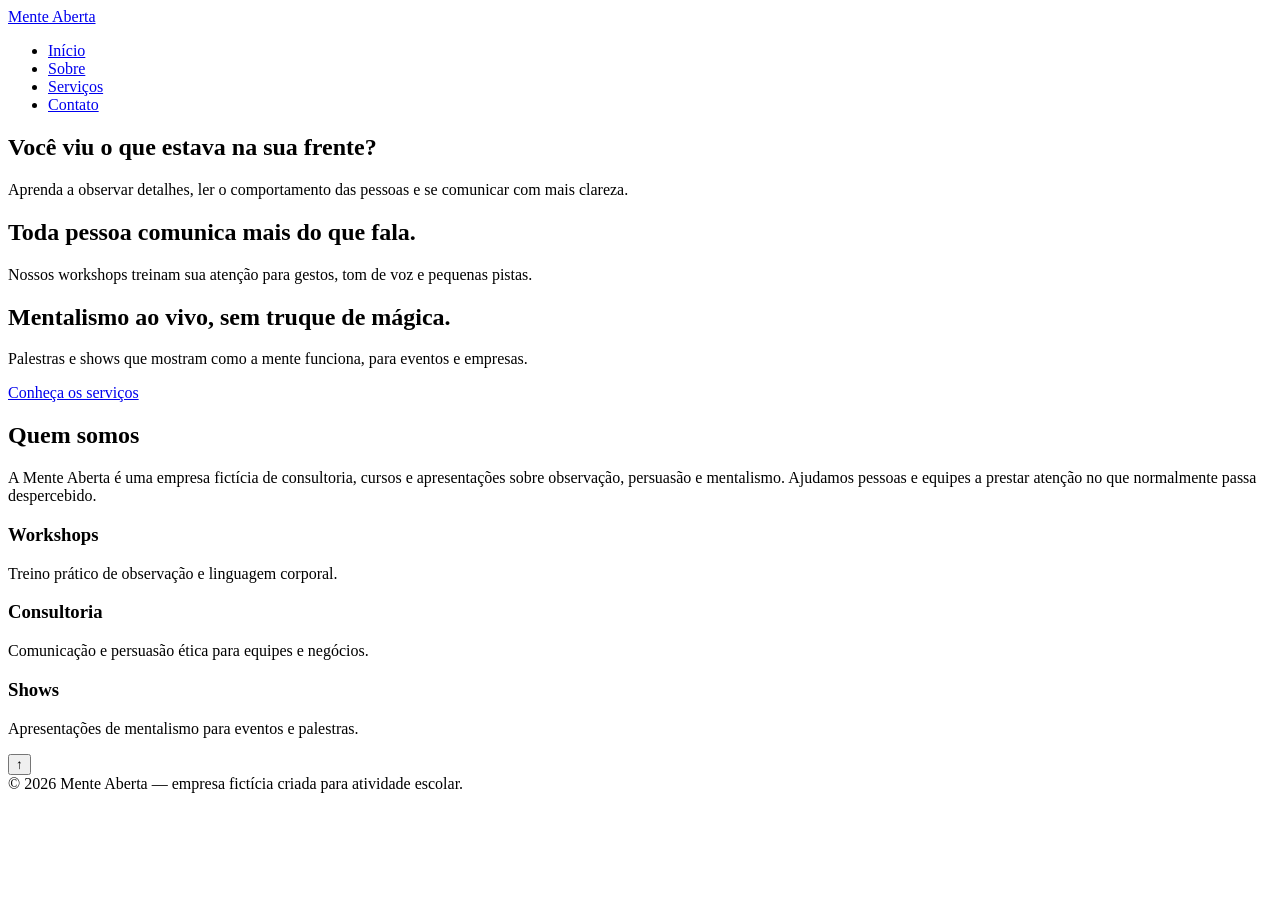
==== index.html @ 6b1dcce8 "feat: cria estrutura e conteudo html das paginas" ====
<!DOCTYPE html>
<html lang="pt-BR">
<head>
<meta charset="UTF-8">
<meta name="viewport" content="width=device-width, initial-scale=1">
<title>Início | Mente Aberta</title>
<link rel="preconnect" href="https://fonts.googleapis.com">
<link href="https://fonts.googleapis.com/css2?family=Cormorant+Garamond:wght@600&family=Karla:wght@400;700&display=swap" rel="stylesheet">
<link rel="stylesheet" href="css/estilo.css">
</head>
<body>
<header><div class="barra">
<a class="logo" href="index.html">Mente Aberta</a>
<nav><ul>
<li><a href="index.html" class="active">Início</a></li>
<li><a href="sobre.html">Sobre</a></li>
<li><a href="servicos.html">Serviços</a></li>
<li><a href="contato.html">Contato</a></li>
</ul></nav></div></header>
<main>
<section class="banner" aria-live="off">
<div class="slide ativo"><h1>Você viu o que estava na sua frente?</h1><p>Aprenda a observar detalhes, ler o comportamento das pessoas e se comunicar com mais clareza.</p></div>
<div class="slide"><h1>Toda pessoa comunica mais do que fala.</h1><p>Nossos workshops treinam sua atenção para gestos, tom de voz e pequenas pistas.</p></div>
<div class="slide"><h1>Mentalismo ao vivo, sem truque de mágica.</h1><p>Palestras e shows que mostram como a mente funciona, para eventos e empresas.</p></div>
<a class="botao" href="servicos.html">Conheça os serviços</a>
</section>
<section>
<h2>Quem somos</h2>
<p>A Mente Aberta é uma empresa fictícia de consultoria, cursos e apresentações sobre observação, persuasão e mentalismo. Ajudamos pessoas e equipes a prestar atenção no que normalmente passa despercebido.</p>
</section>
<section class="grade">
<div class="caixa"><h3>Workshops</h3><p>Treino prático de observação e linguagem corporal.</p></div>
<div class="caixa"><h3>Consultoria</h3><p>Comunicação e persuasão ética para equipes e negócios.</p></div>
<div class="caixa"><h3>Shows</h3><p>Apresentações de mentalismo para eventos e palestras.</p></div>
</section>
<button id="topo" aria-label="Voltar ao topo">&uarr;</button>
</main>
<footer>&copy; 2026 Mente Aberta &mdash; empresa fictícia criada para atividade escolar.</footer>
<script src="js/script.js"></script>
</body>
</html>
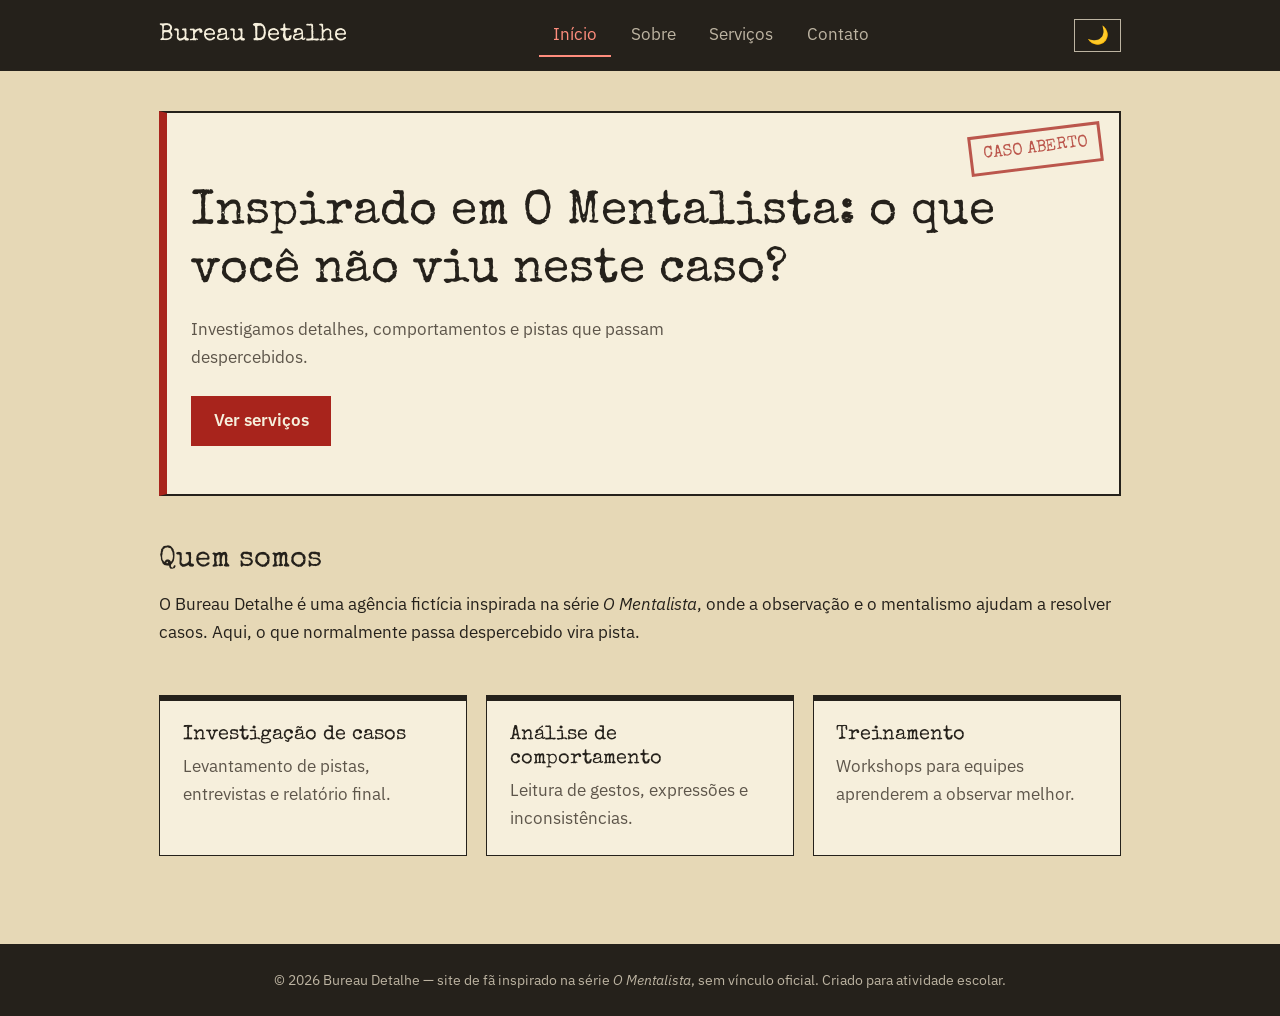
==== commit 70fecfd5: "feat: atualiza tema, fotos e modo escuro" ====
--- a/index.html
+++ b/index.html
@@ -3,39 +3,41 @@
 <head>
 <meta charset="UTF-8">
 <meta name="viewport" content="width=device-width, initial-scale=1">
-<title>Início | Mente Aberta</title>
+<title>Início | Bureau Detalhe</title>
 <link rel="preconnect" href="https://fonts.googleapis.com">
-<link href="https://fonts.googleapis.com/css2?family=Cormorant+Garamond:wght@600&family=Karla:wght@400;700&display=swap" rel="stylesheet">
+<link href="https://fonts.googleapis.com/css2?family=IBM+Plex+Sans:wght@400;600&family=Special+Elite&display=swap" rel="stylesheet">
 <link rel="stylesheet" href="css/estilo.css">
 </head>
 <body>
 <header><div class="barra">
-<a class="logo" href="index.html">Mente Aberta</a>
+<a class="logo" href="index.html">Bureau Detalhe</a>
 <nav><ul>
 <li><a href="index.html" class="active">Início</a></li>
 <li><a href="sobre.html">Sobre</a></li>
 <li><a href="servicos.html">Serviços</a></li>
 <li><a href="contato.html">Contato</a></li>
-</ul></nav></div></header>
+</ul></nav>
+<button id="tema" class="tema" type="button" aria-label="Alternar modo claro e escuro">🌙</button>
+</div></header>
 <main>
 <section class="banner" aria-live="off">
-<div class="slide ativo"><h1>Você viu o que estava na sua frente?</h1><p>Aprenda a observar detalhes, ler o comportamento das pessoas e se comunicar com mais clareza.</p></div>
-<div class="slide"><h1>Toda pessoa comunica mais do que fala.</h1><p>Nossos workshops treinam sua atenção para gestos, tom de voz e pequenas pistas.</p></div>
-<div class="slide"><h1>Mentalismo ao vivo, sem truque de mágica.</h1><p>Palestras e shows que mostram como a mente funciona, para eventos e empresas.</p></div>
-<a class="botao" href="servicos.html">Conheça os serviços</a>
+<div class="slide ativo"><h1>Inspirado em O Mentalista: o que você não viu neste caso?</h1><p>Investigamos detalhes, comportamentos e pistas que passam despercebidos.</p></div>
+<div class="slide"><h1>Toda pessoa entrega mais do que diz.</h1><p>Como o consultor Patrick Jane, nossos analistas leem gestos, tom de voz e pequenas contradições.</p></div>
+<div class="slide"><h1>Uma equipe, um caso, várias pistas.</h1><p>Investigação em equipe, liderada com método, como faria Teresa Lisbon.</p></div>
+<a class="botao" href="servicos.html">Ver serviços</a>
 </section>
 <section>
 <h2>Quem somos</h2>
-<p>A Mente Aberta é uma empresa fictícia de consultoria, cursos e apresentações sobre observação, persuasão e mentalismo. Ajudamos pessoas e equipes a prestar atenção no que normalmente passa despercebido.</p>
+<p>O Bureau Detalhe é uma agência fictícia inspirada na série <em>O Mentalista</em>, onde a observação e o mentalismo ajudam a resolver casos. Aqui, o que normalmente passa despercebido vira pista.</p>
 </section>
 <section class="grade">
-<div class="caixa"><h3>Workshops</h3><p>Treino prático de observação e linguagem corporal.</p></div>
-<div class="caixa"><h3>Consultoria</h3><p>Comunicação e persuasão ética para equipes e negócios.</p></div>
-<div class="caixa"><h3>Shows</h3><p>Apresentações de mentalismo para eventos e palestras.</p></div>
+<div class="caixa"><h3>Investigação de casos</h3><p>Levantamento de pistas, entrevistas e relatório final.</p></div>
+<div class="caixa"><h3>Análise de comportamento</h3><p>Leitura de gestos, expressões e inconsistências.</p></div>
+<div class="caixa"><h3>Treinamento</h3><p>Workshops para equipes aprenderem a observar melhor.</p></div>
 </section>
 <button id="topo" aria-label="Voltar ao topo">&uarr;</button>
 </main>
-<footer>&copy; 2026 Mente Aberta &mdash; empresa fictícia criada para atividade escolar.</footer>
+<footer>&copy; 2026 Bureau Detalhe &mdash; site de fã inspirado na série <em>O Mentalista</em>, sem vínculo oficial. Criado para atividade escolar.</footer>
 <script src="js/script.js"></script>
 </body>
-</html>+</html>
--- a/css/estilo.css
+++ b/css/estilo.css
@@ -0,0 +1,394 @@
+/* ==============================
+   CORES (mude aqui para trocar o visual)
+   ============================== */
+:root {
+  --fundo: #e6d8b6;      /* fundo da página */
+  --papel: #f6efdc;      /* cartões e banner */
+  --tinta: #25211b;      /* texto e bordas */
+  --suave: #5d554a;      /* texto secundário */
+  --carimbo: #a8241c;    /* vermelho de destaque */
+  --claro: #ff8d7d;      /* destaque no menu */
+}
+
+/* ==============================
+   BASE
+   ============================== */
+* {
+  box-sizing: border-box;
+  margin: 0;
+  padding: 0;
+}
+
+html {
+  scroll-behavior: smooth;
+}
+
+body {
+  font-family: 'IBM Plex Sans', Arial, sans-serif;
+  background: var(--fundo);
+  color: var(--tinta);
+  line-height: 1.65;
+  font-size: 1.05rem;
+}
+
+h1, h2, h3 {
+  font-family: 'Special Elite', 'Courier New', monospace;
+  font-weight: 400;
+  line-height: 1.2;
+}
+
+h1 {
+  font-size: clamp(1.9rem, 5vw, 3rem);
+}
+
+h2 {
+  font-size: 1.8rem;
+  margin-bottom: 0.8rem;
+}
+
+h3 {
+  font-size: 1.25rem;
+  margin-bottom: 0.4rem;
+}
+
+a {
+  color: var(--carimbo);
+}
+
+:focus-visible {
+  outline: 2px solid var(--carimbo);
+  outline-offset: 3px;
+}
+
+/* ==============================
+   CABEÇALHO E MENU
+   ============================== */
+header {
+  background: #25211b;
+  position: sticky;
+  top: 0;
+  z-index: 10;
+}
+
+.barra {
+  max-width: 1000px;
+  margin: auto;
+  padding: 0.9rem 1.2rem;
+  display: flex;
+  justify-content: space-between;
+  align-items: center;
+  flex-wrap: wrap;
+  gap: 0.6rem;
+}
+
+.logo {
+  font-family: 'Special Elite', 'Courier New', monospace;
+  font-size: 1.5rem;
+  color: #f6efdc;
+  text-decoration: none;
+}
+
+nav ul {
+  list-style: none;
+  display: flex;
+  gap: 0.3rem;
+  flex-wrap: wrap;
+}
+
+nav a {
+  display: block;
+  padding: 0.4rem 0.9rem;
+  color: #bdb4a2;
+  text-decoration: none;
+  border-bottom: 2px solid transparent;
+  transition: color 0.2s, border-color 0.2s;
+}
+
+/* efeito ao passar o mouse */
+nav a:hover {
+  color: #f6efdc;
+  border-color: #bdb4a2;
+}
+
+/* página atual */
+nav a.active {
+  color: var(--claro);
+  border-color: var(--claro);
+}
+
+/* ==============================
+   CONTEÚDO
+   ============================== */
+main {
+  max-width: 1000px;
+  margin: auto;
+  padding: 2.5rem 1.2rem;
+}
+
+section {
+  margin-bottom: 3rem;
+}
+
+/* ==============================
+   BANNER ROTATIVO (página inicial)
+   ============================== */
+.banner {
+  background: var(--papel);
+  border: 2px solid var(--tinta);
+  border-left: 8px solid var(--carimbo);
+  padding: 3rem 1.5rem;
+  margin-bottom: 3rem;
+  min-height: 270px;
+  position: relative;
+}
+
+/* carimbo "CASO ABERTO" */
+.banner::after {
+  content: "CASO ABERTO";
+  position: absolute;
+  top: 1rem;
+  right: 1rem;
+  font-family: 'Special Elite', 'Courier New', monospace;
+  color: var(--carimbo);
+  border: 3px solid var(--carimbo);
+  padding: 0.2rem 0.7rem;
+  transform: rotate(-7deg);
+  opacity: 0.75;
+}
+
+.slide {
+  display: none;
+}
+
+.slide.ativo {
+  display: block;
+  animation: entra 0.8s;
+}
+
+.slide h1 {
+  margin-top: 1.5rem;
+}
+
+.slide p {
+  color: var(--suave);
+  margin-top: 1rem;
+  max-width: 55ch;
+}
+
+@keyframes entra {
+  from { opacity: 0; }
+  to   { opacity: 1; }
+}
+
+/* ==============================
+   BOTÕES
+   ============================== */
+.botao {
+  display: inline-block;
+  margin-top: 1.5rem;
+  background: var(--carimbo);
+  color: #f6efdc;
+  padding: 0.7rem 1.4rem;
+  border: 0;
+  font: inherit;
+  font-weight: 600;
+  text-decoration: none;
+  cursor: pointer;
+}
+
+.botao:hover {
+  background: var(--tinta);
+  color: var(--papel);
+}
+
+/* ==============================
+   CARTÕES E GRADE
+   ============================== */
+.grade {
+  display: grid;
+  grid-template-columns: repeat(3, 1fr);
+  gap: 1.2rem;
+}
+
+.caixa {
+  background: var(--papel);
+  border: 1px solid var(--tinta);
+  border-top: 6px solid var(--tinta);
+  padding: 1.4rem;
+}
+
+.caixa p {
+  color: var(--suave);
+}
+
+.lista-servicos .caixa {
+  margin-bottom: 1.2rem;
+}
+
+.preco {
+  color: var(--carimbo) !important;
+  font-weight: 600;
+  margin-top: 0.6rem;
+}
+
+/* fotos dos personagens */
+.retrato {
+  display: block;
+  width: 100%;
+  height: 230px;
+  object-fit: cover;
+  object-position: top;
+  border: 2px solid var(--tinta);
+  margin-bottom: 0.8rem;
+}
+
+/* ==============================
+   FORMULÁRIO DE CONTATO
+   ============================== */
+form {
+  display: grid;
+  gap: 1rem;
+  max-width: 520px;
+}
+
+label {
+  display: block;
+  margin-bottom: 0.3rem;
+  font-weight: 600;
+}
+
+input, textarea {
+  width: 100%;
+  padding: 0.7rem;
+  background: var(--papel);
+  border: 1px solid var(--tinta);
+  color: var(--tinta);
+  font: inherit;
+}
+
+textarea {
+  min-height: 130px;
+  resize: vertical;
+}
+
+.erro {
+  color: var(--carimbo);
+  font-size: 0.9rem;
+  min-height: 1.2em;
+}
+
+.sucesso {
+  color: #2d6a2d;
+  font-weight: 600;
+}
+
+.dados {
+  margin: 1.5rem 0;
+  color: var(--suave);
+}
+
+/* ==============================
+   RODAPÉ
+   ============================== */
+footer {
+  background: #25211b;
+  text-align: center;
+  padding: 1.5rem 1rem;
+  color: #bdb4a2;
+  font-size: 0.9rem;
+}
+
+/* ==============================
+   BOTÃO VOLTAR AO TOPO
+   ============================== */
+#topo {
+  position: fixed;
+  right: 1.2rem;
+  bottom: 1.2rem;
+  width: 46px;
+  height: 46px;
+  background: var(--carimbo);
+  color: #f6efdc;
+  border: 0;
+  font-size: 1.3rem;
+  font-weight: 700;
+  cursor: pointer;
+  opacity: 0;
+  pointer-events: none;
+  transition: opacity 0.3s;
+}
+
+#topo.visivel {
+  opacity: 1;
+  pointer-events: auto;
+}
+
+/* ==============================
+   MODO CLARO / ESCURO
+   ============================== */
+.tema {
+  background: transparent;
+  border: 1px solid #bdb4a2;
+  color: #f6efdc;
+  padding: 0.3rem 0.7rem;
+  font-size: 1.1rem;
+  cursor: pointer;
+}
+
+.tema:hover {
+  border-color: #f6efdc;
+}
+
+[data-tema="escuro"] {
+  --fundo: #14120e;
+  --papel: #211e18;
+  --tinta: #e9dfc6;
+  --suave: #b7ad98;
+  --carimbo: #ff7b6b;
+  --claro: #ff7b6b;
+}
+
+[data-tema="escuro"] header,
+[data-tema="escuro"] footer {
+  background: #0b0a08;
+}
+
+[data-tema="escuro"] .botao,
+[data-tema="escuro"] #topo {
+  color: #14120e;
+}
+
+[data-tema="escuro"] .sucesso {
+  color: #7fd17f;
+}
+
+/* ==============================
+   RESPONSIVIDADE (celular)
+   ============================== */
+@media (max-width: 700px) {
+  .grade {
+    grid-template-columns: 1fr;
+  }
+
+  .barra {
+    flex-direction: column;
+    align-items: flex-start;
+  }
+
+  .banner {
+    padding: 2rem 1rem;
+  }
+
+  .banner::after {
+    font-size: 0.8rem;
+  }
+}
+
+/* respeita quem prefere menos animação */
+@media (prefers-reduced-motion: reduce) {
+  * {
+    animation: none !important;
+    transition: none !important;
+    scroll-behavior: auto !important;
+  }
+}
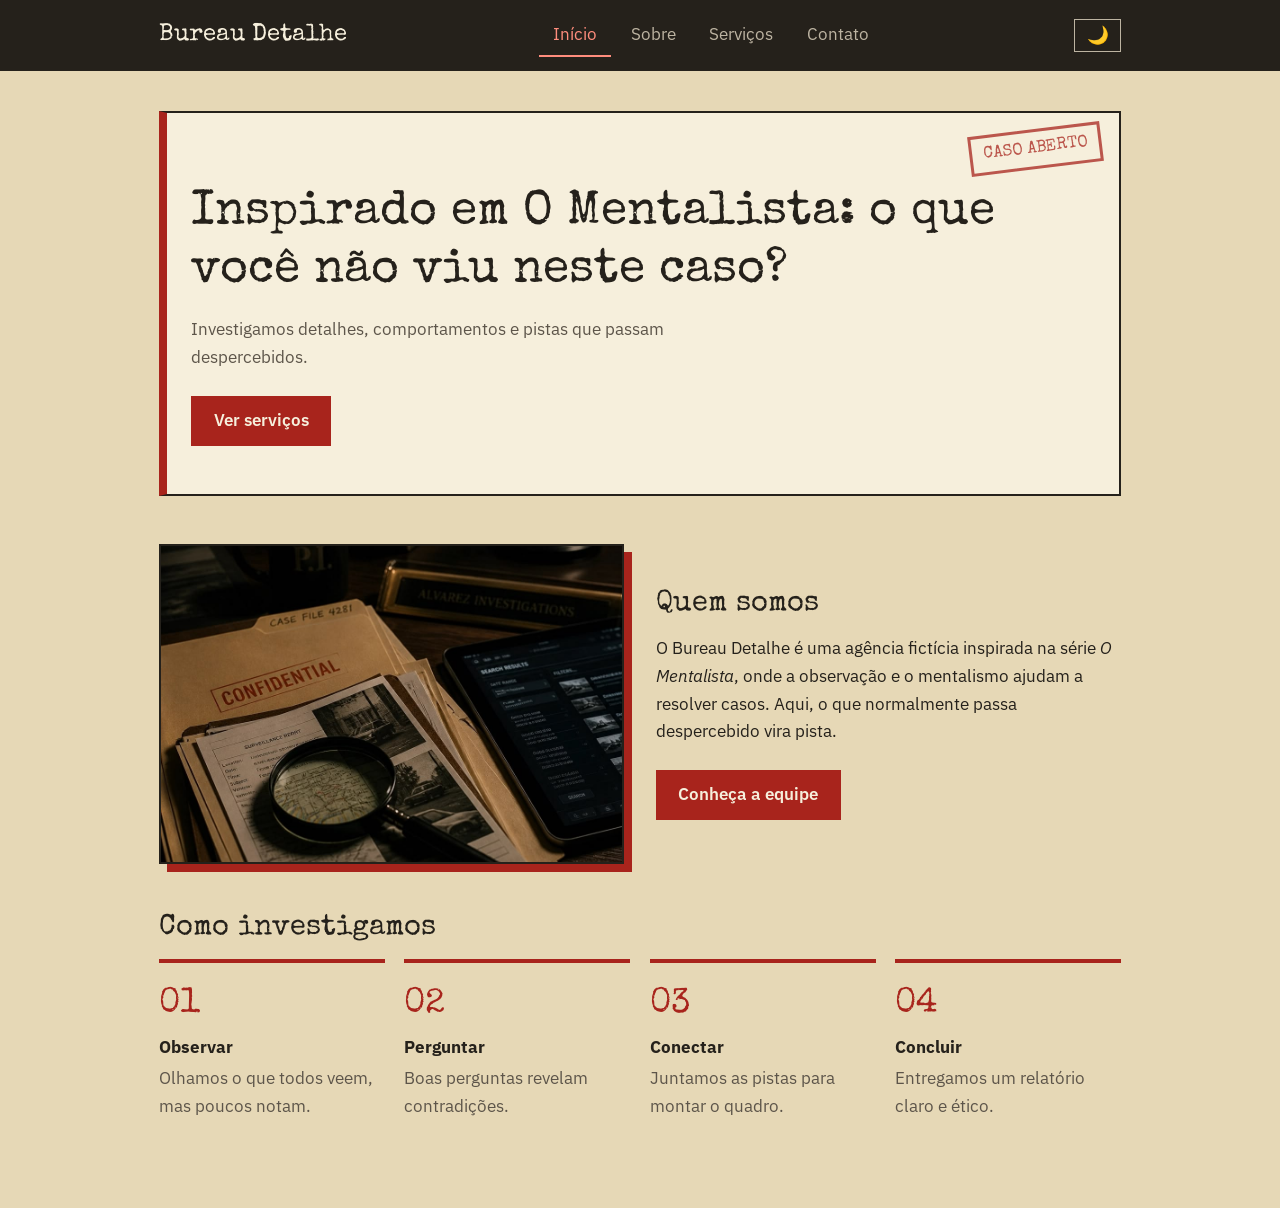
==== commit 97dfe62a: "style: melhora visual com destaque, etapas e fichas da equipe" ====
--- a/index.html
+++ b/index.html
@@ -8,15 +8,15 @@
 <link href="https://fonts.googleapis.com/css2?family=IBM+Plex+Sans:wght@400;600&family=Special+Elite&display=swap" rel="stylesheet">
 <link rel="stylesheet" href="css/estilo.css">
 </head>
-<body>
-<header><div class="barra">
-<a class="logo" href="index.html">Bureau Detalhe</a>
-<nav><ul>
-<li><a href="index.html" class="active">Início</a></li>
-<li><a href="sobre.html">Sobre</a></li>
-<li><a href="servicos.html">Serviços</a></li>
-<li><a href="contato.html">Contato</a></li>
-</ul></nav>
+ <body>
+    <header><div class="barra">
+    <a class="logo" href="index.html">Bureau Detalhe</a>
+    <nav><ul>
+    <li><a href="index.html" class="active">Início</a></li>
+    <li><a href="sobre.html">Sobre</a></li>
+    <li><a href="servicos.html">Serviços</a></li>
+    <li><a href="contato.html">Contato</a></li>
+    </ul></nav>
 <button id="tema" class="tema" type="button" aria-label="Alternar modo claro e escuro">🌙</button>
 </div></header>
 <main>
@@ -27,17 +27,22 @@
 <a class="botao" href="servicos.html">Ver serviços</a>
 </section>
 <section>
+<section class="destaque">
+<img src="img/lupa.jpg" alt="Lupa sobre documentos em uma mesa">
+<div>
 <h2>Quem somos</h2>
 <p>O Bureau Detalhe é uma agência fictícia inspirada na série <em>O Mentalista</em>, onde a observação e o mentalismo ajudam a resolver casos. Aqui, o que normalmente passa despercebido vira pista.</p>
+<a class="botao" href="sobre.html">Conheça a equipe</a>
+</div>
 </section>
-<section class="grade">
-<div class="caixa"><h3>Investigação de casos</h3><p>Levantamento de pistas, entrevistas e relatório final.</p></div>
-<div class="caixa"><h3>Análise de comportamento</h3><p>Leitura de gestos, expressões e inconsistências.</p></div>
-<div class="caixa"><h3>Treinamento</h3><p>Workshops para equipes aprenderem a observar melhor.</p></div>
+<section>
+<h2>Como investigamos</h2>
+<ol class="etapas">
+<li><strong>Observar</strong><span>Olhamos o que todos veem, mas poucos notam.</span></li>
+<li><strong>Perguntar</strong><span>Boas perguntas revelam contradições.</span></li>
+<li><strong>Conectar</strong><span>Juntamos as pistas para montar o quadro.</span></li>
+<li><strong>Concluir</strong><span>Entregamos um relatório claro e ético.</span></li>
+</ol>
 </section>
-<button id="topo" aria-label="Voltar ao topo">&uarr;</button>
-</main>
-<footer>&copy; 2026 Bureau Detalhe &mdash; site de fã inspirado na série <em>O Mentalista</em>, sem vínculo oficial. Criado para atividade escolar.</footer>
-<script src="js/script.js"></script>
-</body>
+ </body>
 </html>
--- a/css/estilo.css
+++ b/css/estilo.css
@@ -391,4 +391,88 @@
     transition: none !important;
     scroll-behavior: auto !important;
   }
+}
+
+/* ==============================
+   MELHORIAS: DOSSIÊ
+   ============================== */
+
+/* imagem ao lado do texto */
+.destaque {
+  display: grid;
+  grid-template-columns: 1fr 1fr;
+  gap: 2rem;
+  align-items: center;
+}
+
+.destaque img {
+  width: 100%;
+  height: 320px;
+  object-fit: cover;
+  border: 2px solid var(--tinta);
+  box-shadow: 8px 8px 0 var(--carimbo);
+}
+
+/* etapas numeradas */
+.etapas {
+  list-style: none;
+  counter-reset: etapa;
+  display: grid;
+  grid-template-columns: repeat(4, 1fr);
+  gap: 1.2rem;
+}
+
+.etapas li {
+  counter-increment: etapa;
+  border-top: 4px solid var(--carimbo);
+  padding-top: 0.8rem;
+}
+
+.etapas li::before {
+  content: "0" counter(etapa);
+  display: block;
+  font-family: 'Special Elite', 'Courier New', monospace;
+  font-size: 2.2rem;
+  color: var(--carimbo);
+}
+
+.etapas strong {
+  display: block;
+  margin-bottom: 0.2rem;
+}
+
+.etapas span {
+  color: var(--suave);
+}
+
+/* fichas da equipe, estilo foto presa com fita */
+.ficha {
+  position: relative;
+  box-shadow: 4px 4px 0 rgba(0, 0, 0, 0.25);
+}
+
+.ficha:nth-child(odd) {
+  transform: rotate(-1.5deg);
+}
+
+.ficha:nth-child(even) {
+  transform: rotate(1.5deg);
+}
+
+.ficha::before {
+  content: "";
+  position: absolute;
+  top: -10px;
+  left: 50%;
+  width: 70px;
+  height: 20px;
+  margin-left: -35px;
+  background: rgba(168, 36, 28, 0.55);
+}
+
+@media (max-width: 700px) {
+  .destaque,
+  .etapas {
+    grid-template-columns: 1fr;
+  }
 }
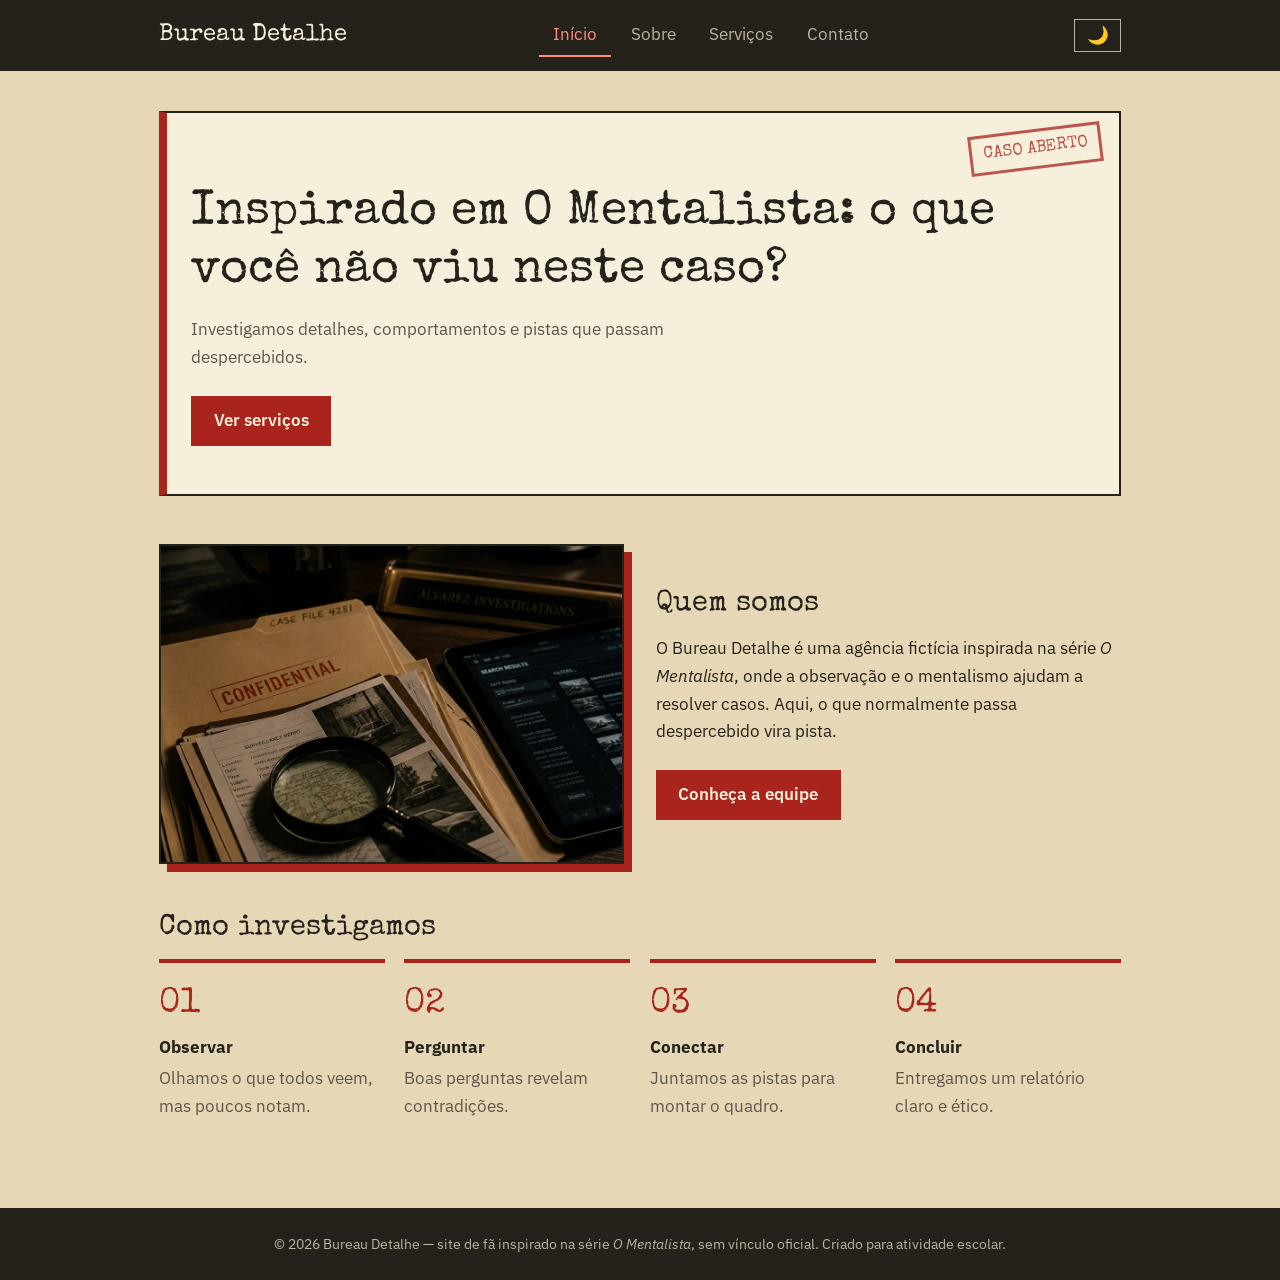
==== commit f7bf5553: "fix: corrige botao de tema na pagina inicial" ====
--- a/index.html
+++ b/index.html
@@ -8,15 +8,15 @@
 <link href="https://fonts.googleapis.com/css2?family=IBM+Plex+Sans:wght@400;600&family=Special+Elite&display=swap" rel="stylesheet">
 <link rel="stylesheet" href="css/estilo.css">
 </head>
- <body>
-    <header><div class="barra">
-    <a class="logo" href="index.html">Bureau Detalhe</a>
-    <nav><ul>
-    <li><a href="index.html" class="active">Início</a></li>
-    <li><a href="sobre.html">Sobre</a></li>
-    <li><a href="servicos.html">Serviços</a></li>
-    <li><a href="contato.html">Contato</a></li>
-    </ul></nav>
+<body>
+<header><div class="barra">
+<a class="logo" href="index.html">Bureau Detalhe</a>
+<nav><ul>
+<li><a href="index.html" class="active">Início</a></li>
+<li><a href="sobre.html">Sobre</a></li>
+<li><a href="servicos.html">Serviços</a></li>
+<li><a href="contato.html">Contato</a></li>
+</ul></nav>
 <button id="tema" class="tema" type="button" aria-label="Alternar modo claro e escuro">🌙</button>
 </div></header>
 <main>
@@ -26,7 +26,6 @@
 <div class="slide"><h1>Uma equipe, um caso, várias pistas.</h1><p>Investigação em equipe, liderada com método, como faria Teresa Lisbon.</p></div>
 <a class="botao" href="servicos.html">Ver serviços</a>
 </section>
-<section>
 <section class="destaque">
 <img src="img/lupa.jpg" alt="Lupa sobre documentos em uma mesa">
 <div>
@@ -44,5 +43,9 @@
 <li><strong>Concluir</strong><span>Entregamos um relatório claro e ético.</span></li>
 </ol>
 </section>
- </body>
-</html>
+<button id="topo" aria-label="Voltar ao topo">&uarr;</button>
+</main>
+<footer>&copy; 2026 Bureau Detalhe &mdash; site de fã inspirado na série <em>O Mentalista</em>, sem vínculo oficial. Criado para atividade escolar.</footer>
+<script src="js/script.js"></script>
+</body>
+</html>
